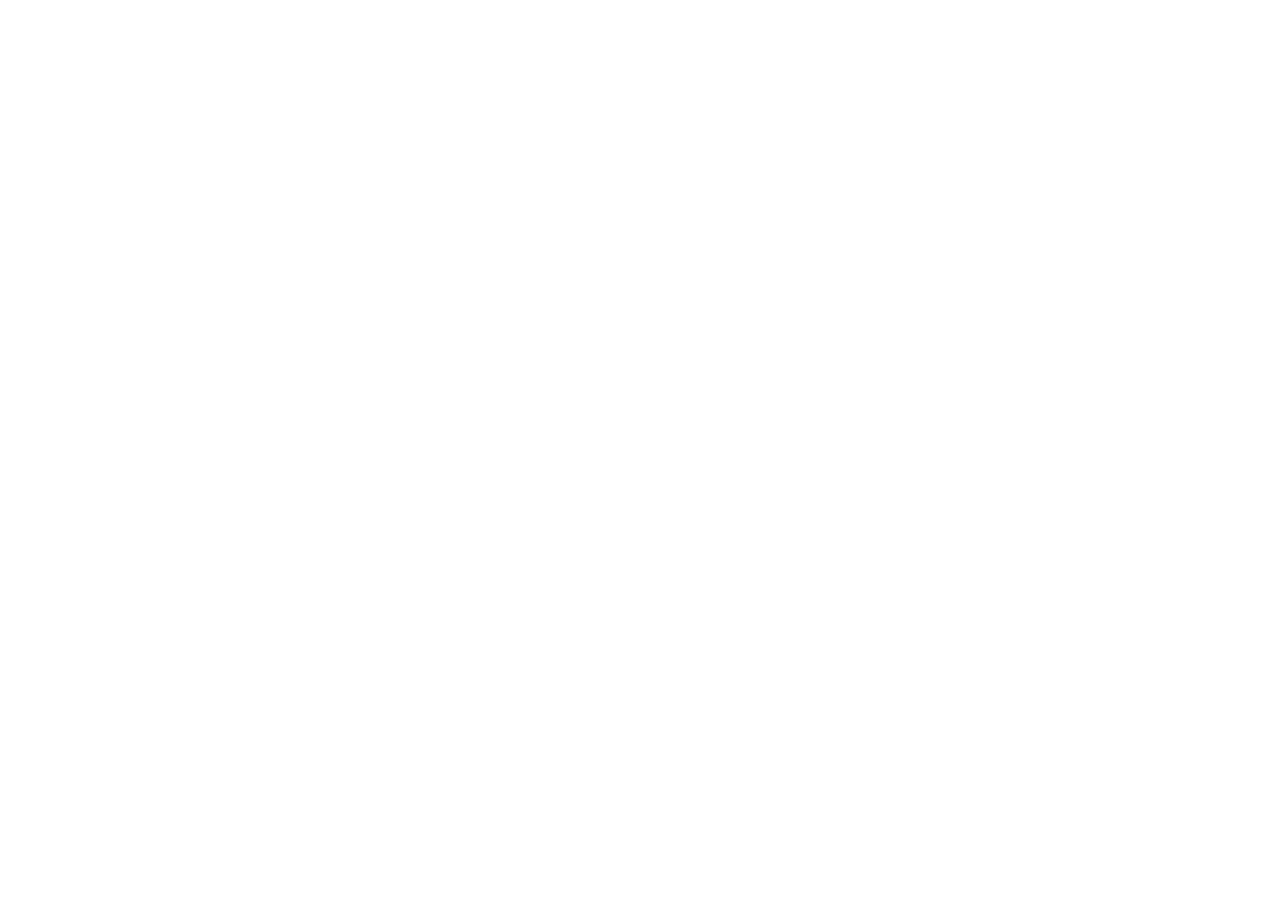
==== assents/pages/cursos.index.html @ ca96ba99 "first part ok" ====
<!DOCTYPE html>
<html lang="pt-br">
<head>
    <meta charset="UTF-8">
    <meta name="viewport" content="width=device-width, initial-scale=1.0">
    <title>Cursos ALR</title>
</head>
<body>
    
</body>
</html>
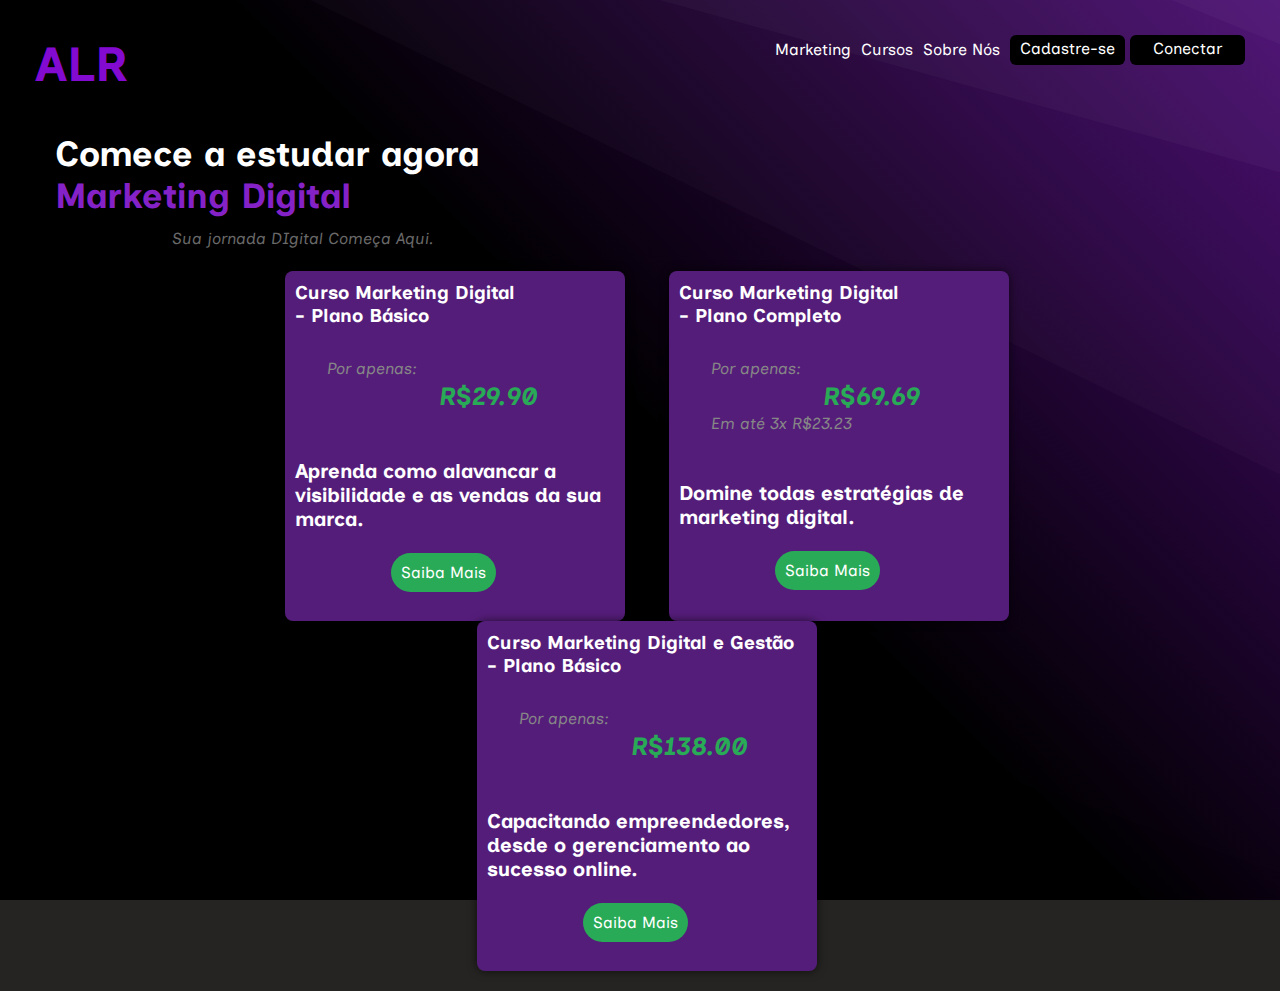
==== commit ec211671: "cursos finish" ====
--- a/assents/pages/cursos.index.html
+++ b/assents/pages/cursos.index.html
@@ -1,11 +1,78 @@
 <!DOCTYPE html>
 <html lang="pt-br">
+
 <head>
     <meta charset="UTF-8">
     <meta name="viewport" content="width=device-width, initial-scale=1.0">
     <title>Cursos ALR</title>
+    <link rel="stylesheet" href="../css/cfg.css">
+    <link rel="stylesheet" href="../css/navbar.css">
+    <link rel="stylesheet" href="../css/cursos.css">
 </head>
+
 <body>
-    
+    <header>
+        <nav>
+            <a href="../../index.html">
+                <h1 class="logo">ALR</h1>
+            </a>
+            <ul>
+                <a href="#">
+                    <li>Marketing</li>
+                </a>
+                <a href="assents/pages/cursos.index.html">
+                    <li>Cursos</li>
+                </a>
+                <a href="#">
+                    <li>Sobre Nós</li>
+                </a>
+                <a href="@" class="btn-navBar"> Cadastre-se</a>
+                <a href="@" class="btn-navBar"> Conectar</a>
+            </ul>
+        </nav>
+    </header>
+    <div class="top">
+        <div class="texTop">
+            <h1> Comece a estudar agora <br><mark>Marketing Digital</mark></h1>
+            <p>Sua jornada DIgital Começa Aqui.</p>
+        </div>
+        <div class="cards">
+            <div class="card">
+                <h3>Curso Marketing Digital <br>- Plano Básico</h3>
+                <div class="precCard">
+                    <p>Por apenas:</p>
+                    <h3>R$29.90</h3>
+                </div>
+                <div class="textCard">
+                    <h5> Aprenda como alavancar a visibilidade e as vendas da sua marca.</h5>
+                    <a href="#" class="btnCard">Saiba Mais</a>
+                </div>
+            </div>
+            <div class="card">
+                <h3>Curso Marketing Digital <br>- Plano Completo</h3>
+                <div class="precCard">
+                    <p>Por apenas:</p>
+                    <h3>R$69.69</h3>
+                    <p>Em até 3x R$23.23</p>
+                </div>
+                <div class="textCard">
+                    <h5>Domine todas estratégias de marketing digital.</h5>
+                    <a href="#" class="btnCard">Saiba Mais</a>
+                </div>
+            </div>
+            <div class="card">
+                <h3>Curso Marketing Digital e Gestão <br>- Plano Básico</h3>
+                <div class="precCard">
+                    <p>Por apenas:</p>
+                    <h3>R$138.00</h3>
+                </div>
+                <div class="textCard">
+                    <h5>Capacitando empreendedores, desde o gerenciamento ao sucesso online.</h5>
+                    <a href="#" class="btnCard">Saiba Mais</a>
+                </div>
+            </div>
+        </div>
+    </div>
 </body>
+
 </html>--- a/assents/css/cfg.css
+++ b/assents/css/cfg.css
@@ -0,0 +1,26 @@
+/* #820ad1 roxo */
+@import url("https://fonts.googleapis.com/css2?family=Inclusive+Sans:ital@0;1&display=swap");
+* {
+  margin: 0px;
+  padding: 0px;
+  box-sizing: border-box;
+  text-decoration: none;
+}
+a {
+  color: #fff;
+}
+mark {
+  color: #8522c7;
+  background-color: transparent;
+}
+button {
+  border: none;
+  cursor: pointer;
+}
+body {
+  margin: 0;
+  padding: 35px;
+  background-color: rgb(37, 36, 35);
+  color: white;
+  font-family: "Inclusive Sans", sans-serif;
+}
--- a/assents/css/navbar.css
+++ b/assents/css/navbar.css
@@ -0,0 +1,38 @@
+nav {
+  display: flex;
+  justify-content: space-between;
+}
+.logo {
+  color: #820ad1;
+  font-size: 48px;
+}
+nav ul {
+  display: flex;
+  flex-direction: row;
+}
+nav ul li {
+  list-style: none;
+  margin: 5px 5px;
+  transition: 0.1s ease-in-out;
+}
+nav ul li:hover {
+  color: #29aa56;
+}
+a.btn-navBar {
+  background-color: #000000;
+  height: 30px;
+  width: 115px;
+  text-align: center;
+  padding:  10px;
+  text-align: center;
+  line-height: 50%;
+  margin-left: 5px;
+  border: none;
+  border-radius: 6px;
+  color: #fff;
+  transition: 0.2s ease-in-out;
+}
+a.btn-navBar:hover {
+  color: #fff;
+  background-color: #29aa56;
+}
--- a/assents/css/cursos.css
+++ b/assents/css/cursos.css
@@ -0,0 +1,78 @@
+body{
+  background-image: url("data:image/svg+xml,%3csvg xmlns='http://www.w3.org/2000/svg' version='1.1' xmlns:xlink='http://www.w3.org/1999/xlink' xmlns:svgjs='http://svgjs.dev/svgjs' width='1440' height='560' preserveAspectRatio='none' viewBox='0 0 1440 560'%3e%3cg mask='url(%26quot%3b%23SvgjsMask1090%26quot%3b)' fill='none'%3e%3crect width='1440' height='560' x='0' y='0' fill='url(%26quot%3b%23SvgjsLinearGradient1091%26quot%3b)'%3e%3c/rect%3e%3cpath d='M1440 0L1246.43 0L1440 123.07z' fill='rgba(255%2c 255%2c 255%2c .1)'%3e%3c/path%3e%3cpath d='M1246.43 0L1440 123.07L1440 158.57L1050.4 0z' fill='rgba(255%2c 255%2c 255%2c .075)'%3e%3c/path%3e%3cpath d='M1050.4 0L1440 158.57L1440 196.69L731.95 0z' fill='rgba(255%2c 255%2c 255%2c .05)'%3e%3c/path%3e%3cpath d='M731.95 0L1440 196.69L1440 452.74L514.9200000000001 0z' fill='rgba(255%2c 255%2c 255%2c .025)'%3e%3c/path%3e%3cpath d='M0 560L359.64 560L0 530.38z' fill='rgba(0%2c 0%2c 0%2c .1)'%3e%3c/path%3e%3cpath d='M0 530.38L359.64 560L547.69 560L0 334.26z' fill='rgba(0%2c 0%2c 0%2c .075)'%3e%3c/path%3e%3cpath d='M0 334.26L547.69 560L1061.73 560L0 314.78z' fill='rgba(0%2c 0%2c 0%2c .05)'%3e%3c/path%3e%3cpath d='M0 314.78L1061.73 560L1166.81 560L0 157.27999999999997z' fill='rgba(0%2c 0%2c 0%2c .025)'%3e%3c/path%3e%3c/g%3e%3cdefs%3e%3cmask id='SvgjsMask1090'%3e%3crect width='1440' height='560' fill='white'%3e%3c/rect%3e%3c/mask%3e%3clinearGradient x1='15.28%25' y1='139.29%25' x2='84.72%25' y2='-39.29%25' gradientUnits='userSpaceOnUse' id='SvgjsLinearGradient1091'%3e%3cstop stop-color='rgba(0%2c 0%2c 0%2c 1)' offset='0.09'%3e%3c/stop%3e%3cstop stop-color='rgba(0%2c 0%2c 0%2c 1)' offset='0.27'%3e%3c/stop%3e%3cstop stop-color='rgba(0%2c 0%2c 0%2c 1)' offset='0.51'%3e%3c/stop%3e%3cstop stop-color='rgba(106%2c 14%2c 166%2c 1)' offset='1'%3e%3c/stop%3e%3c/linearGradient%3e%3c/defs%3e%3c/svg%3e");
+  height: 100vh;
+  background-position: center;
+  background-repeat: no-repeat;
+  background-size: cover;
+}
+.top {
+  margin-top: 20px;
+  padding: 20px;
+}
+.texTop h1 {
+  text-align: start;
+  font-size: 35px;
+}
+.texTop p {
+  color: rgb(105, 105, 105);
+  font-style: italic;
+  margin: 1% 0 0 10%;
+}
+.cards {
+  display: flex;
+  align-items: center;
+  justify-content: center;
+  flex-wrap: wrap;
+  margin: 2% 0 0 5%;
+}
+.card {
+  background-color: #551d7a;
+  color: #fff;
+  height: 350px;
+  width: 340px;
+  margin-right: 4%;
+  border-radius: 8px;
+  box-shadow: 0 0 10px rgba(0, 0, 0, 0.61);
+  padding: 10px;
+  transition: 0.3s ease-in-out;
+}
+.card:hover {
+  box-shadow: 5px 10px 10px rgba(0, 0, 0, 0.767);
+  transform: scale(1.1);
+}
+.card h3 {
+}
+.card p {
+  color: rgb(134, 134, 134);
+  font-style: italic;
+  margin: 1% 0 0 10%;
+}
+.precCard {
+  margin: 10% 0 0 0;
+}
+.precCard h3 {
+  color: #29aa56;
+  font-style: italic;
+  font-size: 25px;
+  margin: 1% 0 0 45%;
+}
+.card h5 {
+  margin: 15% 0 10%;
+  font-size: 20px;
+}
+
+.card .textCard .btnCard {
+  text-align: center;
+}
+.card .textCard .btnCard {
+  margin: 30%;
+  background-color: #29aa56;
+  color: #fff;
+  border-radius: 26px;
+  padding: 10px;
+  transition: 0.2s ease-in-out;
+}
+.card .textCard .btnCard:hover {
+  background-color: #fff;
+  color: #551d7a;
+}
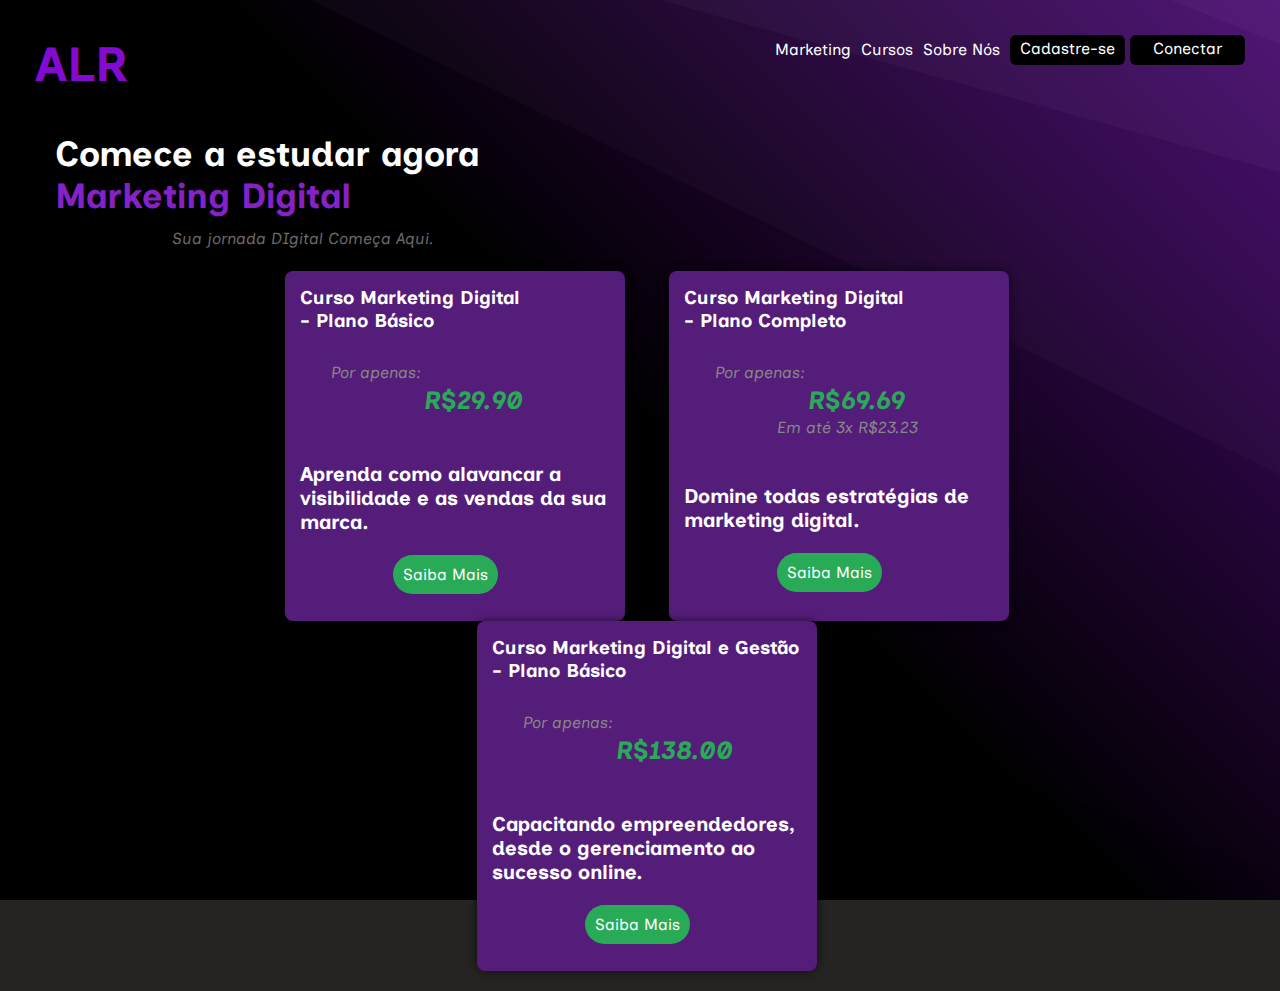
==== commit 0b14350a: "att" ====
--- a/assents/pages/cursos.index.html
+++ b/assents/pages/cursos.index.html
@@ -20,7 +20,7 @@
                 <a href="#">
                     <li>Marketing</li>
                 </a>
-                <a href="assents/pages/cursos.index.html">
+                <a href="cursos.index.html">
                     <li>Cursos</li>
                 </a>
                 <a href="#">
@@ -45,7 +45,7 @@
                 </div>
                 <div class="textCard">
                     <h5> Aprenda como alavancar a visibilidade e as vendas da sua marca.</h5>
-                    <a href="#" class="btnCard">Saiba Mais</a>
+                    <a href="#" target="_blank" class="btnCard">Saiba Mais</a>
                 </div>
             </div>
             <div class="card">
@@ -53,22 +53,22 @@
                 <div class="precCard">
                     <p>Por apenas:</p>
                     <h3>R$69.69</h3>
-                    <p>Em até 3x R$23.23</p>
+                    <p style="margin-left: 30%;">Em até 3x R$23.23</p>
                 </div>
                 <div class="textCard">
                     <h5>Domine todas estratégias de marketing digital.</h5>
-                    <a href="#" class="btnCard">Saiba Mais</a>
+                    <a href="#" target="_blank" class="btnCard">Saiba Mais</a>
                 </div>
             </div>
             <div class="card">
                 <h3>Curso Marketing Digital e Gestão <br>- Plano Básico</h3>
                 <div class="precCard">
-                    <p>Por apenas:</p>
+                    <p >Por apenas:</p>
                     <h3>R$138.00</h3>
                 </div>
                 <div class="textCard">
                     <h5>Capacitando empreendedores, desde o gerenciamento ao sucesso online.</h5>
-                    <a href="#" class="btnCard">Saiba Mais</a>
+                    <a href="#" target="_blank" class="btnCard">Saiba Mais</a>
                 </div>
             </div>
         </div>
--- a/assents/css/cursos.css
+++ b/assents/css/cursos.css
@@ -33,15 +33,14 @@
   margin-right: 4%;
   border-radius: 8px;
   box-shadow: 0 0 10px rgba(0, 0, 0, 0.61);
-  padding: 10px;
+  padding: 15px;
   transition: 0.3s ease-in-out;
 }
 .card:hover {
   box-shadow: 5px 10px 10px rgba(0, 0, 0, 0.767);
   transform: scale(1.1);
 }
-.card h3 {
-}
+
 .card p {
   color: rgb(134, 134, 134);
   font-style: italic;
@@ -54,7 +53,7 @@
   color: #29aa56;
   font-style: italic;
   font-size: 25px;
-  margin: 1% 0 0 45%;
+  margin: 1% 0 0 40%;
 }
 .card h5 {
   margin: 15% 0 10%;
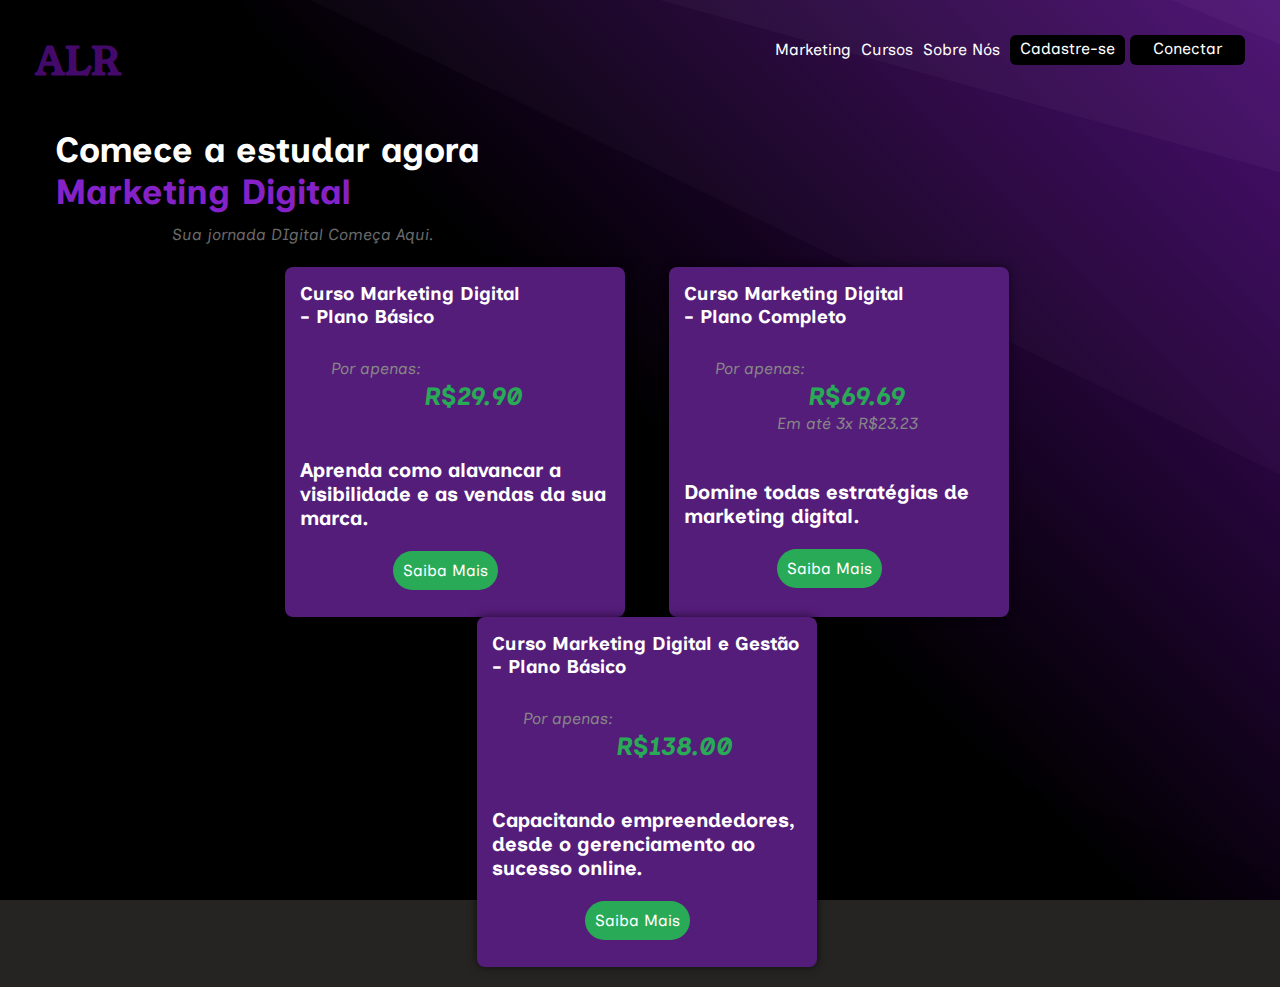
==== commit 8b9af860: "att" ====
--- a/assents/pages/cursos.index.html
+++ b/assents/pages/cursos.index.html
@@ -17,7 +17,7 @@
                 <h1 class="logo">ALR</h1>
             </a>
             <ul>
-                <a href="#">
+                <a href="marketing.html">
                     <li>Marketing</li>
                 </a>
                 <a href="cursos.index.html">
--- a/assents/css/navbar.css
+++ b/assents/css/navbar.css
@@ -1,10 +1,12 @@
+@import url('https://fonts.googleapis.com/css2?family=Mulish:ital,wght@0,200;0,300;0,400;0,500;0,600;0,700;0,800;1,200;1,300;1,400;1,500;1,600;1,700&family=Young+Serif&display=swap');
 nav {
   display: flex;
   justify-content: space-between;
 }
 .logo {
-  color: #820ad1;
-  font-size: 48px;
+  color: #440a6b;
+  font-size: 38px;
+font-family: 'Young Serif', serif;
 }
 nav ul {
   display: flex;
@@ -23,7 +25,7 @@
   height: 30px;
   width: 115px;
   text-align: center;
-  padding:  10px;
+  padding: 10px;
   text-align: center;
   line-height: 50%;
   margin-left: 5px;
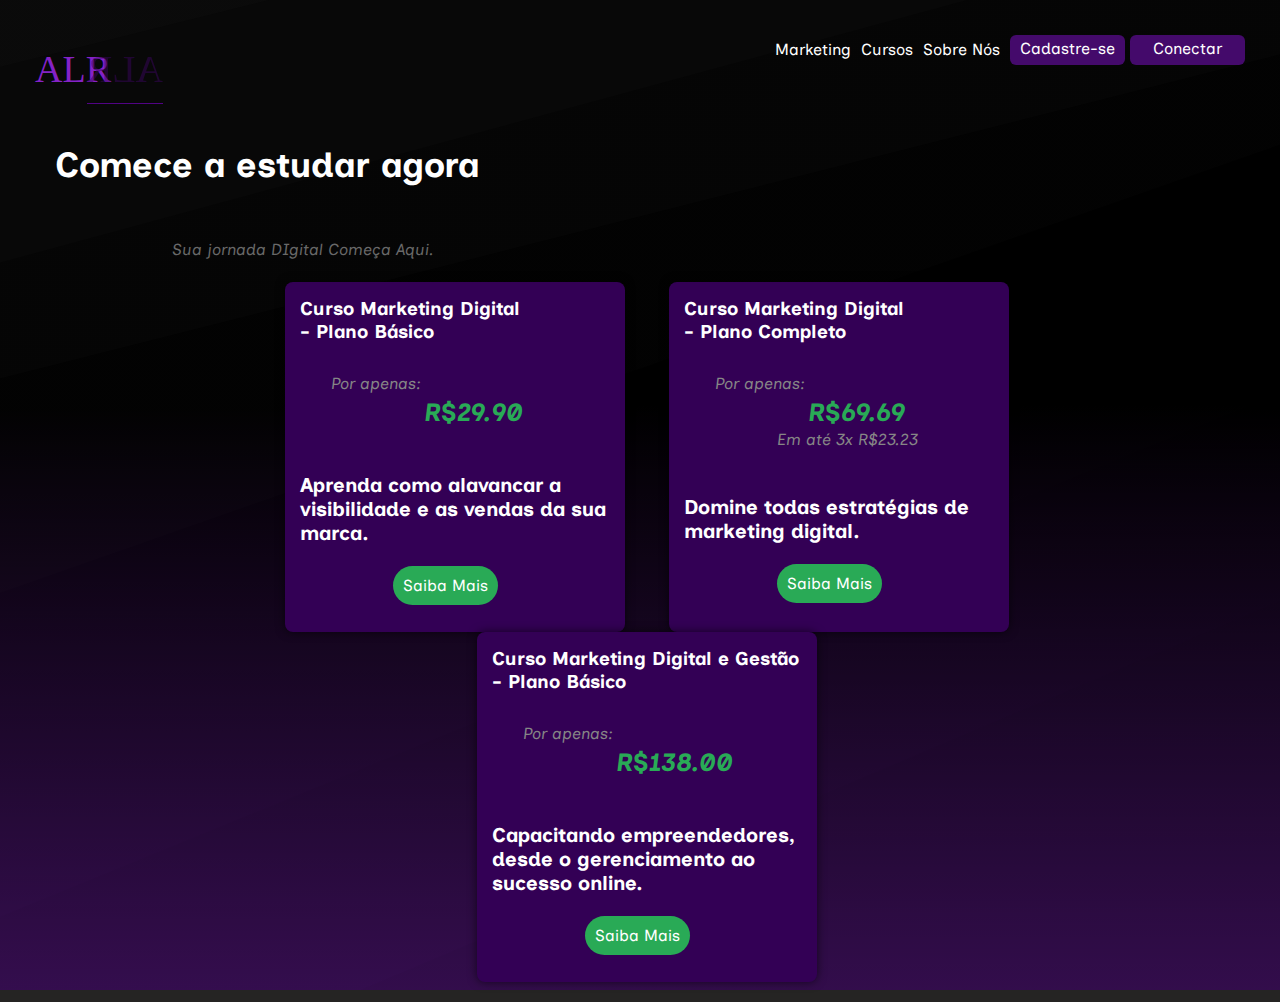
==== commit 7381aa32: "falta cadastro/login/sobre" ====
--- a/assents/pages/cursos.index.html
+++ b/assents/pages/cursos.index.html
@@ -1,78 +1,85 @@
 <!DOCTYPE html>
 <html lang="pt-br">
+  <head>
+    <meta charset="UTF-8" />
+    <meta name="viewport" content="width=device-width, initial-scale=1.0" />
+    <title>Cursos ALR</title>
+    <link rel="stylesheet" href="../css/cfg.css" />
+    <link rel="stylesheet" href="../css/navbar.css" />
+    <link rel="stylesheet" href="../css/cursos.css" />
+    <link rel="stylesheet" href="../css/animation.css" />
+  </head>
 
-<head>
-    <meta charset="UTF-8">
-    <meta name="viewport" content="width=device-width, initial-scale=1.0">
-    <title>Cursos ALR</title>
-    <link rel="stylesheet" href="../css/cfg.css">
-    <link rel="stylesheet" href="../css/navbar.css">
-    <link rel="stylesheet" href="../css/cursos.css">
-</head>
-
-<body>
+  <body>
     <header>
-        <nav>
-            <a href="../../index.html">
-                <h1 class="logo">ALR</h1>
-            </a>
-            <ul>
-                <a href="marketing.html">
-                    <li>Marketing</li>
-                </a>
-                <a href="cursos.index.html">
-                    <li>Cursos</li>
-                </a>
-                <a href="#">
-                    <li>Sobre Nós</li>
-                </a>
-                <a href="@" class="btn-navBar"> Cadastre-se</a>
-                <a href="@" class="btn-navBar"> Conectar</a>
-            </ul>
-        </nav>
+      <nav>
+        <div class="logo-holder logo-8">
+          <a href="../../index.html">
+            <h3>ALR <span>ALR</span></h3>
+          </a>
+        </div>
+        <ul>
+          <a href="marketing.html">
+            <li>Marketing</li>
+          </a>
+          <a href="cursos.index.html">
+            <li>Cursos</li>
+          </a>
+          <a href="#">
+            <li>Sobre Nós</li>
+          </a>
+          <a href="cadastroUser.php" class="btn-navBar"> Cadastre-se</a>
+          <a href="@" class="btn-navBar"> Conectar</a>
+        </ul>
+      </nav>
     </header>
     <div class="top">
-        <div class="texTop">
-            <h1> Comece a estudar agora <br><mark>Marketing Digital</mark></h1>
-            <p>Sua jornada DIgital Começa Aqui.</p>
+      <div class="texTop">
+        <h1>Comece a estudar agora <br /><mark>Marketing Digital</mark></h1>
+        <p>Sua jornada DIgital Começa Aqui.</p>
+      </div>
+      <div class="cards">
+        <div class="card">
+          <h3>Curso Marketing Digital <br />- Plano Básico</h3>
+          <div class="precCard">
+            <p>Por apenas:</p>
+            <h3>R$29.90</h3>
+          </div>
+          <div class="textCard">
+            <h5>
+              Aprenda como alavancar a visibilidade e as vendas da sua marca.
+            </h5>
+            <a href="#" target="_blank" class="btnCard">Saiba Mais</a>
+          </div>
         </div>
-        <div class="cards">
-            <div class="card">
-                <h3>Curso Marketing Digital <br>- Plano Básico</h3>
-                <div class="precCard">
-                    <p>Por apenas:</p>
-                    <h3>R$29.90</h3>
-                </div>
-                <div class="textCard">
-                    <h5> Aprenda como alavancar a visibilidade e as vendas da sua marca.</h5>
-                    <a href="#" target="_blank" class="btnCard">Saiba Mais</a>
-                </div>
-            </div>
-            <div class="card">
-                <h3>Curso Marketing Digital <br>- Plano Completo</h3>
-                <div class="precCard">
-                    <p>Por apenas:</p>
-                    <h3>R$69.69</h3>
-                    <p style="margin-left: 30%;">Em até 3x R$23.23</p>
-                </div>
-                <div class="textCard">
-                    <h5>Domine todas estratégias de marketing digital.</h5>
-                    <a href="#" target="_blank" class="btnCard">Saiba Mais</a>
-                </div>
-            </div>
-            <div class="card">
-                <h3>Curso Marketing Digital e Gestão <br>- Plano Básico</h3>
-                <div class="precCard">
-                    <p >Por apenas:</p>
-                    <h3>R$138.00</h3>
-                </div>
-                <div class="textCard">
-                    <h5>Capacitando empreendedores, desde o gerenciamento ao sucesso online.</h5>
-                    <a href="#" target="_blank" class="btnCard">Saiba Mais</a>
-                </div>
-            </div>
+        <div class="card">
+          <h3>Curso Marketing Digital <br />- Plano Completo</h3>
+          <div class="precCard">
+            <p>Por apenas:</p>
+            <h3>R$69.69</h3>
+            <p style="margin-left: 30%">Em até 3x R$23.23</p>
+          </div>
+          <div class="textCard">
+            <h5>Domine todas estratégias de marketing digital.</h5>
+            <a href="#" target="_blank" class="btnCard">Saiba Mais</a>
+          </div>
         </div>
+        <div class="card">
+          <h3>Curso Marketing Digital e Gestão <br />- Plano Básico</h3>
+          <div class="precCard">
+            <p>Por apenas:</p>
+            <h3>R$138.00</h3>
+          </div>
+          <div class="textCard">
+            <h5>
+              Capacitando empreendedores, desde o gerenciamento ao sucesso
+              online.
+            </h5>
+            <a href="#" target="_blank" class="btnCard">Saiba Mais</a>
+          </div>
+        </div>
+      </div>
     </div>
-</body>
-
-</html>+  </body>
+  <script src="../JS/animation.js"></script>
+</html>
--- a/assents/css/cfg.css
+++ b/assents/css/cfg.css
@@ -24,3 +24,4 @@
   color: white;
   font-family: "Inclusive Sans", sans-serif;
 }
+
--- a/assents/css/navbar.css
+++ b/assents/css/navbar.css
@@ -1,12 +1,28 @@
-@import url('https://fonts.googleapis.com/css2?family=Mulish:ital,wght@0,200;0,300;0,400;0,500;0,600;0,700;0,800;1,200;1,300;1,400;1,500;1,600;1,700&family=Young+Serif&display=swap');
+@import url("https://fonts.googleapis.com/css2?family=Mulish:ital,wght@0,200;0,300;0,400;0,500;0,600;0,700;0,800;1,200;1,300;1,400;1,500;1,600;1,700&family=Young+Serif&display=swap");
 nav {
   display: flex;
   justify-content: space-between;
 }
-.logo {
-  color: #440a6b;
+/* Logo */
+.logo-8 h3 {
+  color: #8522c7;
+  font-family: 'Cinzel', serif;
+  font-weight: 300;
   font-size: 38px;
-font-family: 'Young Serif', serif;
+  line-height:1.3;
+}
+.logo-8 h3 span {
+  background:transparent;
+  color: #39055c;
+  display: inline-block;
+  line-height: 1.8;
+  padding: 0px;
+  -webkit-transform: scaleX(-1);
+  transform: scaleX(-1);
+  opacity:0.5;
+  margin-left:-34px;
+  border-bottom: 1px solid #9900ff;
+
 }
 nav ul {
   display: flex;
@@ -18,10 +34,10 @@
   transition: 0.1s ease-in-out;
 }
 nav ul li:hover {
-  color: #29aa56;
+  color: #440a6b;
 }
 a.btn-navBar {
-  background-color: #000000;
+  background-color: #440a6b;
   height: 30px;
   width: 115px;
   text-align: center;
@@ -37,4 +53,4 @@
 a.btn-navBar:hover {
   color: #fff;
   background-color: #29aa56;
-}
+}--- a/assents/css/cursos.css
+++ b/assents/css/cursos.css
@@ -1,6 +1,8 @@
-body{
-  background-image: url("data:image/svg+xml,%3csvg xmlns='http://www.w3.org/2000/svg' version='1.1' xmlns:xlink='http://www.w3.org/1999/xlink' xmlns:svgjs='http://svgjs.dev/svgjs' width='1440' height='560' preserveAspectRatio='none' viewBox='0 0 1440 560'%3e%3cg mask='url(%26quot%3b%23SvgjsMask1090%26quot%3b)' fill='none'%3e%3crect width='1440' height='560' x='0' y='0' fill='url(%26quot%3b%23SvgjsLinearGradient1091%26quot%3b)'%3e%3c/rect%3e%3cpath d='M1440 0L1246.43 0L1440 123.07z' fill='rgba(255%2c 255%2c 255%2c .1)'%3e%3c/path%3e%3cpath d='M1246.43 0L1440 123.07L1440 158.57L1050.4 0z' fill='rgba(255%2c 255%2c 255%2c .075)'%3e%3c/path%3e%3cpath d='M1050.4 0L1440 158.57L1440 196.69L731.95 0z' fill='rgba(255%2c 255%2c 255%2c .05)'%3e%3c/path%3e%3cpath d='M731.95 0L1440 196.69L1440 452.74L514.9200000000001 0z' fill='rgba(255%2c 255%2c 255%2c .025)'%3e%3c/path%3e%3cpath d='M0 560L359.64 560L0 530.38z' fill='rgba(0%2c 0%2c 0%2c .1)'%3e%3c/path%3e%3cpath d='M0 530.38L359.64 560L547.69 560L0 334.26z' fill='rgba(0%2c 0%2c 0%2c .075)'%3e%3c/path%3e%3cpath d='M0 334.26L547.69 560L1061.73 560L0 314.78z' fill='rgba(0%2c 0%2c 0%2c .05)'%3e%3c/path%3e%3cpath d='M0 314.78L1061.73 560L1166.81 560L0 157.27999999999997z' fill='rgba(0%2c 0%2c 0%2c .025)'%3e%3c/path%3e%3c/g%3e%3cdefs%3e%3cmask id='SvgjsMask1090'%3e%3crect width='1440' height='560' fill='white'%3e%3c/rect%3e%3c/mask%3e%3clinearGradient x1='15.28%25' y1='139.29%25' x2='84.72%25' y2='-39.29%25' gradientUnits='userSpaceOnUse' id='SvgjsLinearGradient1091'%3e%3cstop stop-color='rgba(0%2c 0%2c 0%2c 1)' offset='0.09'%3e%3c/stop%3e%3cstop stop-color='rgba(0%2c 0%2c 0%2c 1)' offset='0.27'%3e%3c/stop%3e%3cstop stop-color='rgba(0%2c 0%2c 0%2c 1)' offset='0.51'%3e%3c/stop%3e%3cstop stop-color='rgba(106%2c 14%2c 166%2c 1)' offset='1'%3e%3c/stop%3e%3c/linearGradient%3e%3c/defs%3e%3c/svg%3e");
-  height: 100vh;
+body {
+  background-image: linear-gradient(rgba(0, 0, 0, 0.6), rgba(0, 0, 0, 0.6)),
+    url("data:image/svg+xml,%3csvg xmlns='http://www.w3.org/2000/svg' version='1.1' xmlns:xlink='http://www.w3.org/1999/xlink' xmlns:svgjs='http://svgjs.dev/svgjs' width='1440' height='560' preserveAspectRatio='none' viewBox='0 0 1440 560'%3e%3cg mask='url(%26quot%3b%23SvgjsMask1214%26quot%3b)' fill='none'%3e%3crect width='1440' height='560' x='0' y='0' fill='url(%26quot%3b%23SvgjsLinearGradient1215%26quot%3b)'%3e%3c/rect%3e%3cpath d='M0 0L509.91 0L0 127.33z' fill='rgba(255%2c 255%2c 255%2c .1)'%3e%3c/path%3e%3cpath d='M0 127.33L509.91 0L905.23 0L0 245.8z' fill='rgba(255%2c 255%2c 255%2c .075)'%3e%3c/path%3e%3cpath d='M0 245.8L905.23 0L1203.41 0L0 304.72z' fill='rgba(255%2c 255%2c 255%2c .05)'%3e%3c/path%3e%3cpath d='M0 304.72L1203.41 0L1315.5300000000002 0L0 460.73z' fill='rgba(255%2c 255%2c 255%2c .025)'%3e%3c/path%3e%3cpath d='M1440 560L1292.95 560L1440 408.96000000000004z' fill='rgba(0%2c 0%2c 0%2c .1)'%3e%3c/path%3e%3cpath d='M1440 408.96000000000004L1292.95 560L1258.42 560L1440 296.54z' fill='rgba(0%2c 0%2c 0%2c .075)'%3e%3c/path%3e%3cpath d='M1440 296.54L1258.42 560L561.6600000000001 560L1440 188.79000000000002z' fill='rgba(0%2c 0%2c 0%2c .05)'%3e%3c/path%3e%3cpath d='M1440 188.79000000000002L561.66 560L256.73999999999995 560L1440 75.95000000000002z' fill='rgba(0%2c 0%2c 0%2c .025)'%3e%3c/path%3e%3c/g%3e%3cdefs%3e%3cmask id='SvgjsMask1214'%3e%3crect width='1440' height='560' fill='white'%3e%3c/rect%3e%3c/mask%3e%3clinearGradient x1='50%25' y1='100%25' x2='50%25' y2='0%25' gradientUnits='userSpaceOnUse' id='SvgjsLinearGradient1215'%3e%3cstop stop-color='rgba(133%2c 34%2c 199%2c 1)' offset='0'%3e%3c/stop%3e%3cstop stop-color='rgba(0%2c 0%2c 0%2c 1)' offset='0.59'%3e%3c/stop%3e%3c/linearGradient%3e%3c/defs%3e%3c/svg%3e");
+  background-position: center;
+  height: 110vh;
   background-position: center;
   background-repeat: no-repeat;
   background-size: cover;
@@ -26,7 +28,7 @@
   margin: 2% 0 0 5%;
 }
 .card {
-  background-color: #551d7a;
+  background-color: #330055;
   color: #fff;
   height: 350px;
   width: 340px;
@@ -37,7 +39,9 @@
   transition: 0.3s ease-in-out;
 }
 .card:hover {
-  box-shadow: 5px 10px 10px rgba(0, 0, 0, 0.767);
+  -webkit-box-shadow: 0px 24px 104px -19px rgba(70, 0, 117, 1);
+  -moz-box-shadow: 0px 24px 104px -19px rgba(70, 0, 117, 1);
+  box-shadow: 0px 24px 104px -19px rgba(70, 0, 117, 1);
   transform: scale(1.1);
 }
 
--- a/assents/css/animation.css
+++ b/assents/css/animation.css
@@ -0,0 +1,13 @@
+h2, mark {
+    display: inline-block;
+    opacity: 0;
+    transform: translateY(1em);
+    animation: revealText 1s forwards;
+  }
+  
+  @keyframes revealText {
+    to {
+        opacity: 1;
+        transform: translateY(0);
+    }
+  }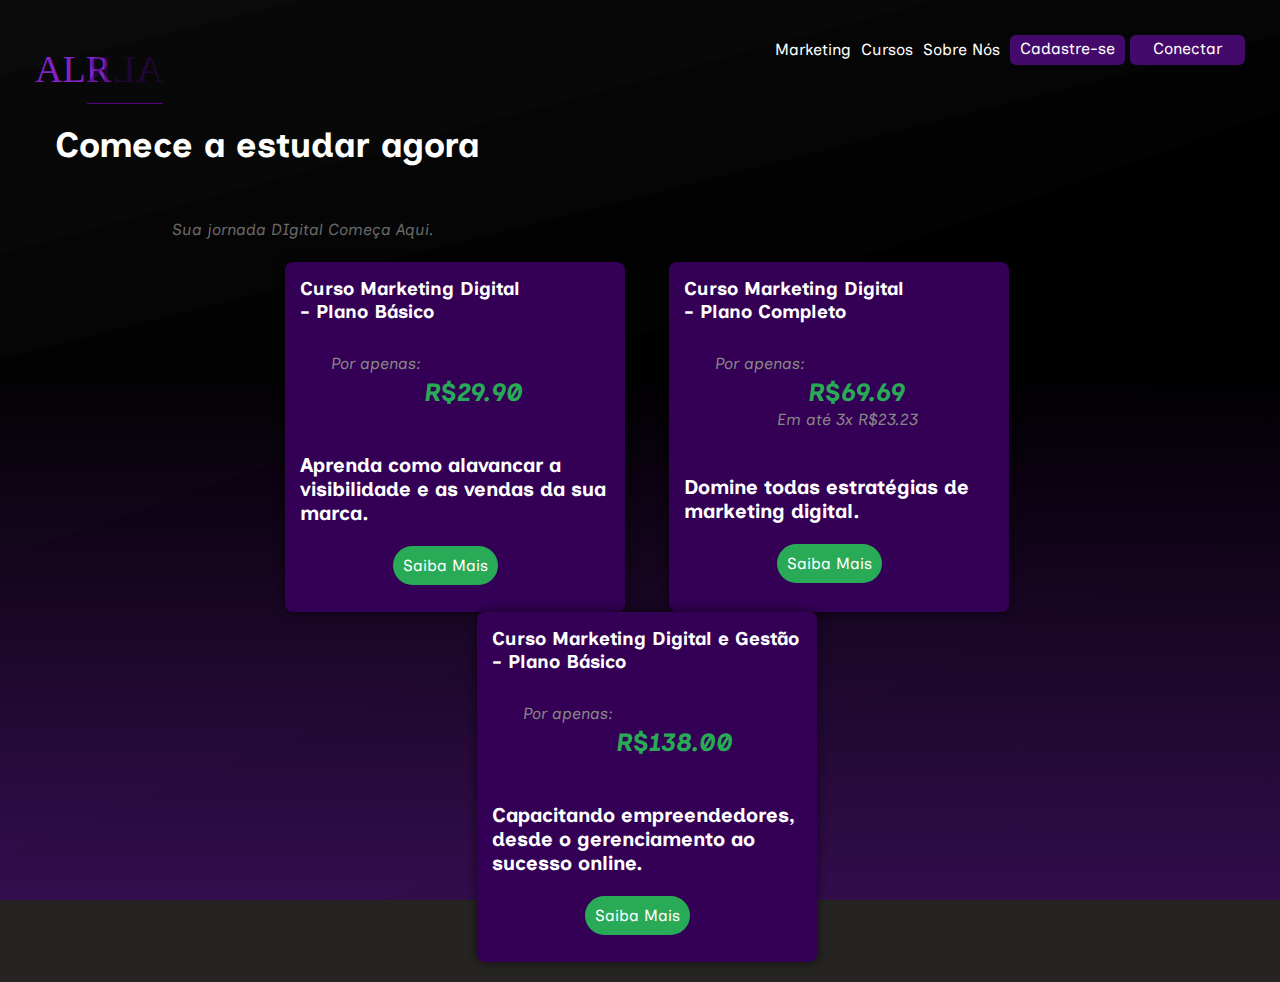
==== commit d89ba04e: "iniciando cadastro" ====
--- a/assents/pages/cursos.index.html
+++ b/assents/pages/cursos.index.html
@@ -35,7 +35,16 @@
     </header>
     <div class="top">
       <div class="texTop">
-        <h1>Comece a estudar agora <br /><mark>Marketing Digital</mark></h1>
+        <h1>
+          Comece a estudar agora <br /><mark
+            >Marketing Digital
+            <mark
+              ><img style="height:30px ; width: 30px;"
+                src="../imgs/icons/cursos.png"
+                alt=""
+                srcset="" /></mark
+          ></mark>
+        </h1>
         <p>Sua jornada DIgital Começa Aqui.</p>
       </div>
       <div class="cards">
--- a/assents/css/cursos.css
+++ b/assents/css/cursos.css
@@ -2,13 +2,12 @@
   background-image: linear-gradient(rgba(0, 0, 0, 0.6), rgba(0, 0, 0, 0.6)),
     url("data:image/svg+xml,%3csvg xmlns='http://www.w3.org/2000/svg' version='1.1' xmlns:xlink='http://www.w3.org/1999/xlink' xmlns:svgjs='http://svgjs.dev/svgjs' width='1440' height='560' preserveAspectRatio='none' viewBox='0 0 1440 560'%3e%3cg mask='url(%26quot%3b%23SvgjsMask1214%26quot%3b)' fill='none'%3e%3crect width='1440' height='560' x='0' y='0' fill='url(%26quot%3b%23SvgjsLinearGradient1215%26quot%3b)'%3e%3c/rect%3e%3cpath d='M0 0L509.91 0L0 127.33z' fill='rgba(255%2c 255%2c 255%2c .1)'%3e%3c/path%3e%3cpath d='M0 127.33L509.91 0L905.23 0L0 245.8z' fill='rgba(255%2c 255%2c 255%2c .075)'%3e%3c/path%3e%3cpath d='M0 245.8L905.23 0L1203.41 0L0 304.72z' fill='rgba(255%2c 255%2c 255%2c .05)'%3e%3c/path%3e%3cpath d='M0 304.72L1203.41 0L1315.5300000000002 0L0 460.73z' fill='rgba(255%2c 255%2c 255%2c .025)'%3e%3c/path%3e%3cpath d='M1440 560L1292.95 560L1440 408.96000000000004z' fill='rgba(0%2c 0%2c 0%2c .1)'%3e%3c/path%3e%3cpath d='M1440 408.96000000000004L1292.95 560L1258.42 560L1440 296.54z' fill='rgba(0%2c 0%2c 0%2c .075)'%3e%3c/path%3e%3cpath d='M1440 296.54L1258.42 560L561.6600000000001 560L1440 188.79000000000002z' fill='rgba(0%2c 0%2c 0%2c .05)'%3e%3c/path%3e%3cpath d='M1440 188.79000000000002L561.66 560L256.73999999999995 560L1440 75.95000000000002z' fill='rgba(0%2c 0%2c 0%2c .025)'%3e%3c/path%3e%3c/g%3e%3cdefs%3e%3cmask id='SvgjsMask1214'%3e%3crect width='1440' height='560' fill='white'%3e%3c/rect%3e%3c/mask%3e%3clinearGradient x1='50%25' y1='100%25' x2='50%25' y2='0%25' gradientUnits='userSpaceOnUse' id='SvgjsLinearGradient1215'%3e%3cstop stop-color='rgba(133%2c 34%2c 199%2c 1)' offset='0'%3e%3c/stop%3e%3cstop stop-color='rgba(0%2c 0%2c 0%2c 1)' offset='0.59'%3e%3c/stop%3e%3c/linearGradient%3e%3c/defs%3e%3c/svg%3e");
   background-position: center;
-  height: 110vh;
+  height: 100vh;
   background-position: center;
   background-repeat: no-repeat;
   background-size: cover;
 }
 .top {
-  margin-top: 20px;
   padding: 20px;
 }
 .texTop h1 {
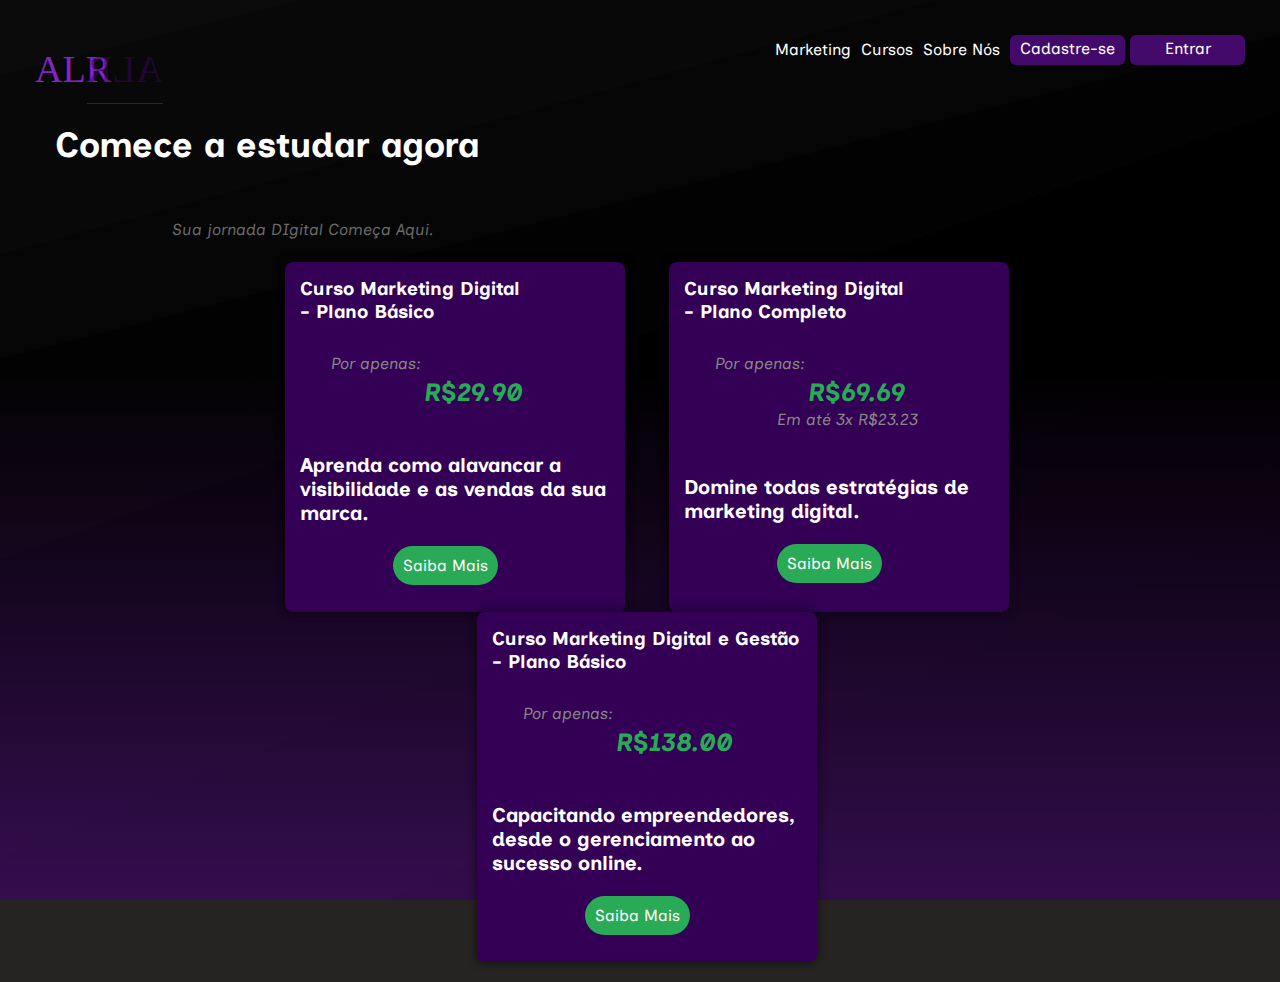
==== commit b655a414: "cadastro finish" ====
--- a/assents/pages/cursos.index.html
+++ b/assents/pages/cursos.index.html
@@ -28,8 +28,8 @@
           <a href="#">
             <li>Sobre Nós</li>
           </a>
-          <a href="cadastroUser.php" class="btn-navBar"> Cadastre-se</a>
-          <a href="@" class="btn-navBar"> Conectar</a>
+          <a href="cadastroUser.php" class="btn-navBar">Cadastre-se</a>
+          <a href="login.php" class="btn-navBar">Entrar</a>
         </ul>
       </nav>
     </header>
@@ -39,7 +39,8 @@
           Comece a estudar agora <br /><mark
             >Marketing Digital
             <mark
-              ><img style="height:30px ; width: 30px;"
+              ><img
+                style="height: 30px; width: 30px"
                 src="../imgs/icons/cursos.png"
                 alt=""
                 srcset="" /></mark
@@ -47,6 +48,7 @@
         </h1>
         <p>Sua jornada DIgital Começa Aqui.</p>
       </div>
+
       <div class="cards">
         <div class="card">
           <h3>Curso Marketing Digital <br />- Plano Básico</h3>
@@ -90,5 +92,4 @@
       </div>
     </div>
   </body>
-  <script src="../JS/animation.js"></script>
 </html>
--- a/assents/css/animation.css
+++ b/assents/css/animation.css
@@ -2,7 +2,7 @@
     display: inline-block;
     opacity: 0;
     transform: translateY(1em);
-    animation: revealText 1s forwards;
+    animation: revealText 2s forwards;
   }
   
   @keyframes revealText {
